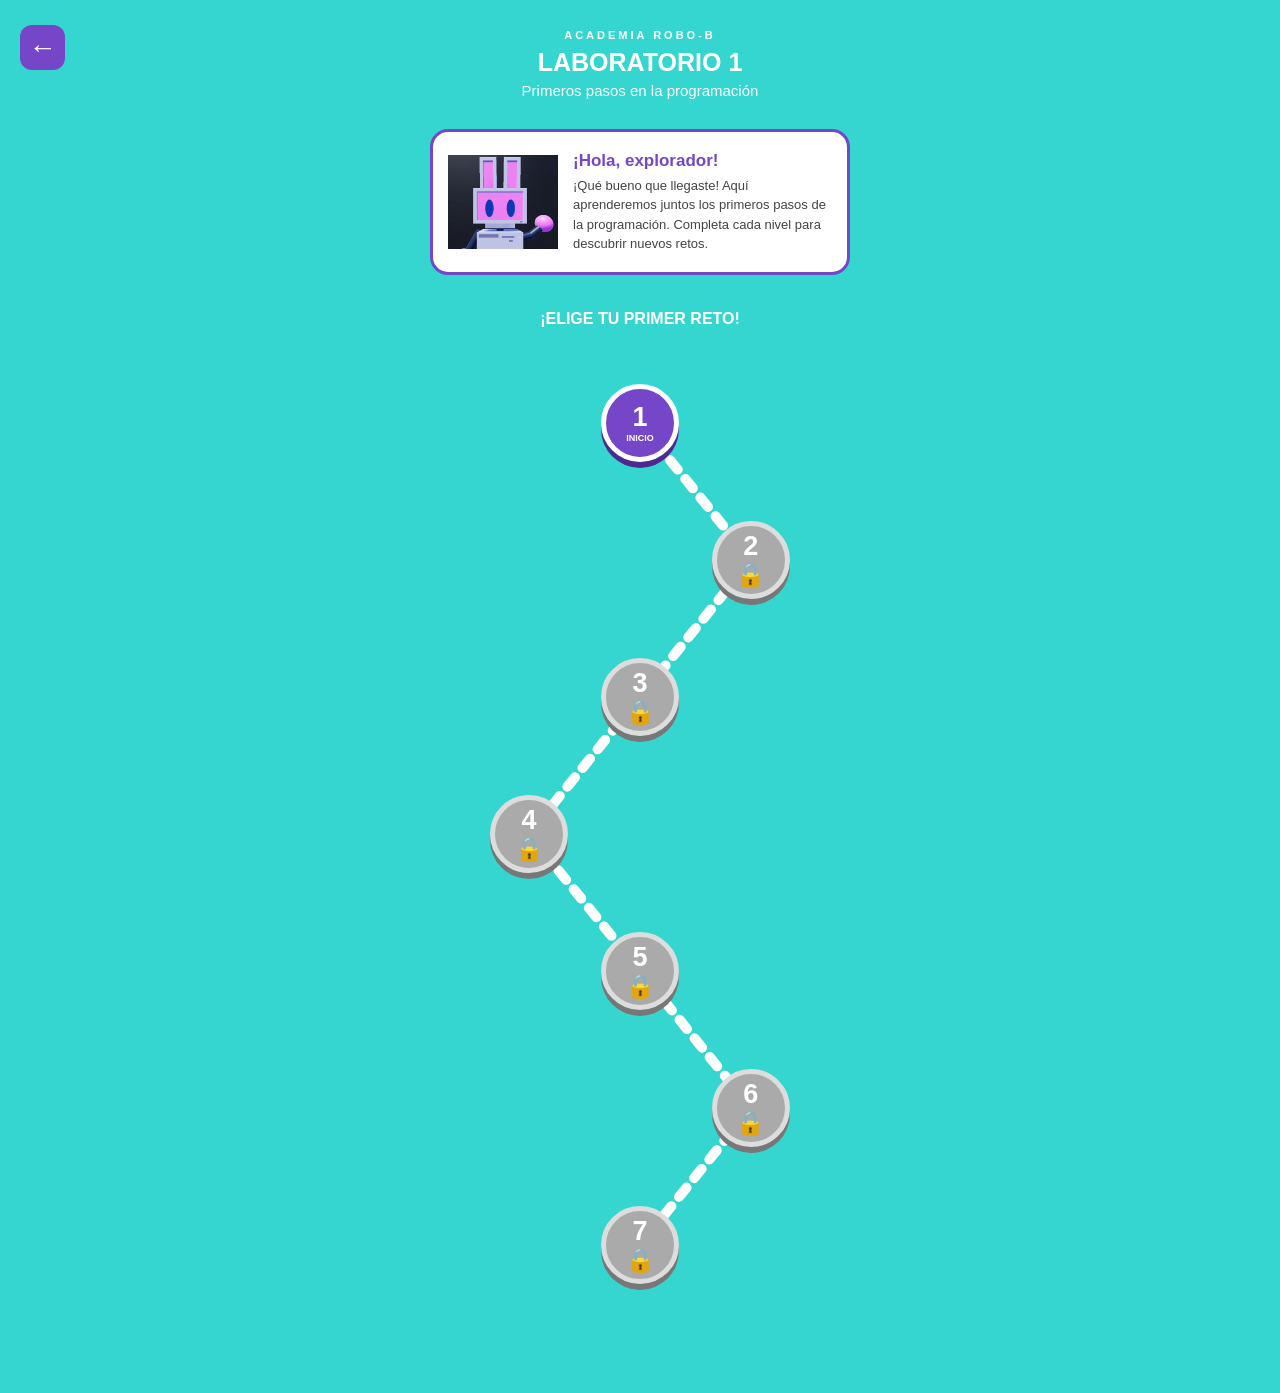
==== laboratorio1.html @ fac6cf5e "Refactor styles and structure for Academia Robo-B - Updated styles in styles.css for improved organi" ====
<!DOCTYPE html>
<html lang="es">

<head>
    <meta charset="UTF-8">
    <meta name="viewport" content="width=device-width, initial-scale=1.0">

    <title>Laboratorio 1 | Academia Robo-B</title>

    <link rel="stylesheet" href="/css/styles.css">
</head>

<body>

    <main class="lab1-screen">

        <!-- ENCABEZADO -->
        <header class="lab1-header">

            <a href="../laboratorios.html"
               class="lab1-back"
               aria-label="Volver a los laboratorios">
                ←
            </a>

            <div class="lab1-heading">

                <span class="lab1-subtitle">
                    ACADEMIA ROBO-B
                </span>

                <h1>LABORATORIO 1</h1>

                <p>Primeros pasos en la programación</p>

            </div>

        </header>


        <!-- MENSAJE DE ROBO-B -->
        <section class="lab1-message">

            <div class="lab1-robot">
                <img src="../assets/robo-holaaa.gif" alt="Robo-B">
            </div>

            <div>
                <h2>¡Hola, explorador!</h2>

                <p>
                    ¡Qué bueno que llegaste!
                    Aquí aprenderemos juntos los primeros pasos
                    de la programación. Completa cada nivel
                    para descubrir nuevos retos.
                </p>
            </div>

        </section>


        <!-- MAPA DE NIVELES -->
        <h2 class="lab1-map-title">
            ¡ELIGE TU PRIMER RETO!
        </h2>


        <section class="lab1-map">

            <!-- CAMINO ENTRE LOS NIVELES -->
            <svg class="lab1-path"
                 viewBox="0 0 420 980"
                 preserveAspectRatio="none"
                 aria-hidden="true">

                <path
                    d="M 210 70
                       L 321 207
                       L 210 344
                       L 99 481
                       L 210 618
                       L 321 755
                       L 210 892"
                    fill="none"
                    stroke="white"
                    stroke-width="10"
                    stroke-linecap="round"
                    stroke-linejoin="round"
                    stroke-dasharray="12 12"
                />

            </svg>


            <!-- NIVEL 1 -->
            <a href="../actividades/laboratorio1/nivel1.html"
               class="lab1-level unlocked level-1"
               aria-label="Comenzar nivel 1">

                <span class="level-number">1</span>
                <span class="level-label">INICIO</span>

            </a>


            <!-- NIVEL 2 -->
            <div class="lab1-level locked level-2">

                <span class="level-number">2</span>
                <span class="level-lock">🔒</span>

            </div>


            <!-- NIVEL 3 -->
            <div class="lab1-level locked level-3">

                <span class="level-number">3</span>
                <span class="level-lock">🔒</span>

            </div>


            <!-- NIVEL 4 -->
            <div class="lab1-level locked level-4">

                <span class="level-number">4</span>
                <span class="level-lock">🔒</span>

            </div>


            <!-- NIVEL 5 -->
            <div class="lab1-level locked level-5">

                <span class="level-number">5</span>
                <span class="level-lock">🔒</span>

            </div>


            <!-- NIVEL 6 -->
            <div class="lab1-level locked level-6">

                <span class="level-number">6</span>
                <span class="level-lock">🔒</span>

            </div>


            <!-- NIVEL 7 -->
            <div class="lab1-level locked level-7">

                <span class="level-number">7</span>
                <span class="level-lock">🔒</span>

            </div>

        </section>

    </main>

</body>
</html>
---- css/styles.css ----
/* =========================================
   ACADEMIA ROBO-B
   HOJA DE ESTILOS GENERAL
========================================= */

/* =========================================
   VARIABLES Y CONFIGURACIÓN GLOBAL
========================================= */

:root {
    color-scheme: dark;

    /* Paleta principal */
    --turquoise: #20c9c3;
    --purple: #7628c9;
    --purple-hover: #913de0;
    --purple-dark: #5c1da5;
    --white: #ffffff;

    /* Paleta del selector y laboratorios */
    --turquesa: #35d6d0;
    --morado: #7546c8;
    --morado-hover: #6034b0;
    --blanco: #fff;
    --sombra: #4d2990;

    /* Tipografías */
    --font-display: "Orbitron", "Trebuchet MS", sans-serif;
    --font-ui: "Nunito", "Trebuchet MS", sans-serif;
}

* {
    box-sizing: border-box;
}

html,
body {
    width: 100%;
    min-width: 320px;
    min-height: 100%;
    margin: 0;
}

body {
    min-height: 100svh;
    overflow-x: hidden;
    overflow-y: auto;
    background: var(--turquoise);
    color: var(--white);
    font-family: var(--font-ui);
}

button {
    font: inherit;
}

/* =========================================
   PANTALLA PRINCIPAL
========================================= */

.game-home {
    position: relative;
    isolation: isolate;

    display: grid;
    min-height: 100svh;
    place-items: center;
    overflow: hidden;

    padding: clamp(1.25rem, 4vh, 3rem) 1.25rem;

    background: var(--turquoise);
}

/* Ocultar elementos decorativos */

.ambient,
.grid-floor,
.scanlines {
    display: none;
}

/* BOTÓN DE CONFIGURACIÓN */

.settings-button {
    position: absolute;
    z-index: 5;

    top: clamp(1rem, 3vw, 2rem);
    right: clamp(1rem, 3vw, 2rem);

    display: grid;
    width: 3.25rem;
    aspect-ratio: 1;
    place-items: center;

    border: 2px solid var(--white);
    border-radius: 1rem;

    color: var(--white);
    background: var(--purple);

    box-shadow: 0 4px 0 var(--purple-dark);

    cursor: default;
}

.settings-symbol {
    font-size: 1.55rem;
    line-height: 1;
}

/* CONTENIDO PRINCIPAL */

.home-content {
    position: relative;
    z-index: 2;

    display: flex;
    width: min(100%, 48rem);

    flex-direction: column;
    align-items: center;
    justify-content: center;

    text-align: center;
    transform: translateY(-1vh);
}

/* TÍTULO */

.game-title {
    position: relative;
    z-index: 2;
}

.title-kicker {
    display: inline-block;
    margin-bottom: .65rem;

    color: var(--purple-dark);

    font-family: var(--font-display);
    font-size: clamp(.55rem, 1.1vw, .7rem);
    font-weight: 700;
    letter-spacing: .48em;
}

.game-title h1 {
    margin: 0;

    color: var(--white);

    font-family: var(--font-display);
    font-size: clamp(1.65rem, 5.3vw, 3.65rem);
    font-weight: 900;
    line-height: 1.16;
    letter-spacing: -.055em;

    text-shadow: 0 3px 0 var(--purple-dark);
}

.game-title h1 span {
    color: var(--purple-dark);
    text-shadow: none;
}

/* LÍNEA DECORATIVA */

.title-underline {
    width: 48%;
    height: 3px;
    margin: 1rem auto 0;

    background: var(--purple);
    box-shadow: none;
}

/* MASCOTA */

.mascot-stage {
    position: relative;

    display: grid;
    width: clamp(15rem, 37vw, 25rem);
    aspect-ratio: 1 / .9;
    place-items: center;

    margin: clamp(.3rem, 1.5vh, 1.2rem) 0 .2rem;
}

.mascot-aura {
    position: absolute;

    width: 72%;
    height: 72%;

    border-radius: 50%;
    background: rgba(118, 40, 201, .22);

    filter: blur(18px);
}

.mascot-ring {
    position: absolute;

    width: 77%;
    aspect-ratio: 1;

    border: 2px solid var(--purple);
    border-radius: 50%;

    transform: rotateX(67deg) rotateZ(-14deg);
    box-shadow: none;
}

.mascot-ring--inner {
    width: 62%;

    border-color: var(--white);

    transform: rotateX(67deg) rotateZ(22deg);
    box-shadow: none;
}

.mascot-image {
    position: relative;
    z-index: 1;

    display: block;
    width: 94%;
    height: 100%;

    object-fit: contain;

    filter: drop-shadow(0 15px 24px rgba(0, 0, 0, .25));

    animation: mascot-float 4.8s ease-in-out infinite;
}

/* BOTÓN PRINCIPAL */

.start-button {
    position: relative;
    isolation: isolate;

    display: grid;
    width: clamp(12rem, 27vw, 17rem);
    min-height: clamp(3.8rem, 8vh, 4.6rem);
    place-items: center;
    overflow: hidden;

    border: 2px solid var(--white);
    border-radius: 1rem;

    color: var(--white);
    background: var(--purple);

    box-shadow: 0 5px 0 var(--purple-dark);

    cursor: pointer;

    transition:
        background-color .2s ease,
        box-shadow .2s ease;
}

.start-button__label {
    position: relative;
    z-index: 2;

    padding-left: .2em;

    font-family: var(--font-display);
    font-size: clamp(1rem, 2vw, 1.25rem);
    font-weight: 900;
    letter-spacing: .2em;
}

.start-button__shine {
    display: none;
}

.start-button:hover {
    background: var(--purple-hover);

    box-shadow:
        0 5px 0 var(--purple-dark),
        0 0 18px rgba(118, 40, 201, .4);
}

.start-button:active {
    background: var(--purple-dark);
}

.start-button:focus-visible,
.settings-button:focus-visible {
    outline: 3px solid var(--white);
    outline-offset: 5px;
}

/* ANIMACIÓN DE LA MASCOTA */

@keyframes mascot-float {
    0%, 100% {
        transform: translateY(0);
    }

    50% {
        transform: translateY(-9px);
    }
}

/* =========================================
   SELECTOR DE LECCIONES ANTERIOR
========================================= */

.selector-screen {
    position: relative;
    min-height: 100vh;
    padding: 40px;
}

/* BOTÓN REGRESAR */

.back-button {
    position: absolute;
    top: 25px;
    left: 25px;
    width: 45px;
    height: 45px;

    display: flex;
    align-items: center;
    justify-content: center;

    background-color: var(--morado);
    color: var(--blanco);
    border-radius: 12px;

    text-decoration: none;
    font-size: 28px;
}

/* CONTROLES LATERALES */

.game-controls {
    position: absolute;
    top: 25px;
    right: 25px;

    display: flex;
    flex-direction: column;
    gap: 12px;
}

.mascot-profile,
.side-control {
    width: 55px;
    height: 55px;

    border: none;
    border-radius: 15px;
    background-color: var(--morado);

    cursor: pointer;
}

.mascot-profile img {
    width: 100%;
    height: 100%;
    object-fit: contain;
}

.side-control {
    color: var(--blanco);
    font-size: 25px;
}

/* TÍTULO */

.selector-title {
    margin: 75px 0 35px;

    text-align: center;
    font-family: var(--font-display);
    color: var(--blanco);
    font-size: 30px;
}

/* CUADRÍCULA DE LECCIONES */

.lesson-grid {
    display: grid;
    grid-template-columns: repeat(2, 1fr);
    gap: 30px;

    max-width: 850px;
    margin: 0 auto;
}

.lesson-option {
    display: flex;
    flex-direction: column;
    align-items: center;
    gap: 12px;
}

.lesson-option h2 {
    color: var(--blanco);
    font-family: var(--font-display);
    font-size: 18px;
}

/* CAJAS DE LECCIONES */

.lesson-card {
    width: 90%;
    height: 175px;
    padding: 0;

    display: block;

    background-color: var(--blanco);
    border: 5px solid var(--morado);
    border-radius: 16px;
    overflow: hidden;

    box-shadow: 0 6px 0 var(--sombra);

    cursor: pointer;
    transition: border-color 0.2s ease;
}

.lesson-card img {
    width: 100%;
    height: 100%;
    object-fit: cover;
}

.lesson-card:hover {
    border-color: var(--morado-hover);
}

/* =========================================
   MAPA DE NIVELES - LABORATORIO 1
========================================= */

/* PANTALLA */

.lab1-screen {
    min-height: 100vh;
    padding: 25px 20px 60px;
    background-color: var(--turquesa);
}

/* ENCABEZADO */

.lab1-header {
    position: relative;

    display: flex;
    align-items: center;
    justify-content: center;

    margin-bottom: 25px;
}

.lab1-back {
    position: absolute;
    left: 0;
    top: 0;

    width: 45px;
    height: 45px;

    display: flex;
    align-items: center;
    justify-content: center;

    background: var(--morado);
    color: white;

    border-radius: 12px;
    text-decoration: none;
    font-size: 28px;
}

.lab1-heading {
    text-align: center;
    color: white;
}

.lab1-subtitle {
    font-size: 11px;
    letter-spacing: 3px;
    font-weight: bold;
}

.lab1-heading h1 {
    margin: 5px 0;

    font-family: var(--font-display);
    font-size: 25px;
}

.lab1-heading p {
    margin: 5px 0;
    font-size: 15px;
}

/* MENSAJE DE ROBO-B */

.lab1-message {
    display: flex;
    align-items: center;
    gap: 15px;

    max-width: 420px;
    margin: 25px auto 35px;
    padding: 15px;

    background: white;
    border: 3px solid var(--morado);
    border-radius: 18px;
}

.lab1-robot {
    font-size: 42px;
}

.lab1-message h2 {
    margin: 0 0 5px;
    color: var(--morado);
    font-size: 17px;
}

.lab1-message p {
    margin: 0;
    color: #444;
    font-size: 13px;
    line-height: 1.5;
}

/* ÁREA DEL MAPA */

.lab1-map-title {
    text-align: center;
    color: white;

    font-family: var(--font-display);
    font-size: 16px;

    margin-bottom: 25px;
}

.lab1-map {
    position: relative;

    width: 100%;
    max-width: 420px;
    height: 980px;

    margin: 0 auto;
}

/* CAMINO ENTRE NIVELES */

.lab1-path {
    position: absolute;
    inset: 0;

    width: 100%;
    height: 100%;

    overflow: visible;
}

/* NODOS DE NIVELES */

.lab1-level {
    position: absolute;

    width: 78px;
    height: 78px;

    transform: translate(-50%, -50%);

    display: flex;
    flex-direction: column;
    align-items: center;
    justify-content: center;

    background: var(--morado);
    color: white;

    border: 5px solid white;
    border-radius: 50%;

    box-shadow: 0 6px 0 var(--sombra);

    text-decoration: none;
    transition: border-color 0.2s ease;

    z-index: 2;
}

.lab1-level:hover {
    border-color: #ffe66d;
}

.level-number {
    font-family: var(--font-display);
    font-size: 27px;
    font-weight: bold;
}

.level-label {
    font-size: 9px;
    font-weight: bold;
}

.level-lock {
    font-size: 23px;
}

/* POSICIONES DE LOS NIVELES */

.level-1 {
    left: 50%;
    top: 7.14%;
}

.level-2 {
    left: 76.4%;
    top: 21.12%;
}

.level-3 {
    left: 50%;
    top: 35.1%;
}

.level-4 {
    left: 23.6%;
    top: 49.08%;
}

.level-5 {
    left: 50%;
    top: 63.06%;
}

.level-6 {
    left: 76.4%;
    top: 77.04%;
}

.level-7 {
    left: 50%;
    top: 91.02%;
}

/* ESTADOS DE LOS NIVELES */

.lab1-level.locked {
    background: #aaa;
    border-color: #ddd;
    box-shadow: 0 6px 0 #777;
    cursor: not-allowed;
}

.lab1-level.locked:hover {
    border-color: #ddd;
}

.lab1-level.unlocked {
    background: var(--morado);
    cursor: pointer;
}

.lab1-level.completed {
    background: #25a96b;
    box-shadow: 0 6px 0 #147347;
}

/* =========================================
   TABLET
========================================= */

@media (max-width: 900px) {

    .lesson-grid {
        gap: 20px;
    }

    .lesson-card {
        height: 160px;
    }

}

/* =========================================
   DISPOSITIVOS MÓVILES
========================================= */

@media (max-width: 600px) {

    /* SELECTOR ANTERIOR */

    .selector-screen {
        padding: 20px;
    }

    .selector-title {
        margin-top: 90px;
        font-size: 22px;
    }

    .lesson-grid {
        grid-template-columns: 1fr;
        gap: 20px;
    }

    .lesson-option h2 {
        font-size: 16px;
    }

    .lesson-card {
        width: 85%;
        height: 145px;
    }

    .game-controls {
        top: 20px;
        right: 20px;
    }

    .mascot-profile,
    .side-control {
        width: 45px;
        height: 45px;
    }

    /* MAPA DEL LABORATORIO 1 */

    .lab1-screen {
        padding: 20px 15px 40px;
    }

    .lab1-heading h1 {
        font-size: 19px;
    }

    .lab1-heading p {
        font-size: 12px;
    }

    .lab1-subtitle {
        font-size: 9px;
    }

    .lab1-back {
        width: 38px;
        height: 38px;
        font-size: 23px;
    }

    .lab1-message {
        margin: 20px auto 30px;
        padding: 12px;
    }

    .lab1-robot {
        font-size: 34px;
    }

    .lab1-message h2 {
        font-size: 15px;
    }

    .lab1-message p {
        font-size: 12px;
    }

    .lab1-map-title {
        font-size: 13px;
    }

    .lab1-map {
        height: 900px;
        max-width: 360px;
    }

    .lab1-level {
        width: 65px;
        height: 65px;
        border-width: 4px;
    }

    .level-number {
        font-size: 23px;
    }

    .level-label {
        font-size: 8px;
    }

    .level-lock {
        font-size: 19px;
    }

}

/* =========================================
   PANTALLAS DE POCA ALTURA
========================================= */

@media (max-height: 650px) and (min-width: 600px) {

    .home-content {
        transform: scale(.82);
    }

    .mascot-stage {
        margin-top: 0;
        margin-bottom: 0;
    }

}

/* =========================================
   PANTALLA PRINCIPAL EN MÓVILES
========================================= */

@media (max-width: 520px) {

    .game-home {
        padding-inline: 1rem;
    }

    .home-content {
        transform: translateY(0);
    }

    .game-title h1 {
        font-size: clamp(1.55rem, 8vw, 2.35rem);
    }

    .mascot-stage {
        width: min(76vw, 20rem);
        margin-block: .8rem .45rem;
    }

    .start-button {
        width: min(72vw, 17rem);
        min-height: 3.9rem;
    }

    .settings-button {
        width: 2.8rem;
        border-radius: .85rem;
    }

}

/* =========================================
   MOVIMIENTO REDUCIDO
========================================= */

@media (prefers-reduced-motion: reduce) {

    *,
    *::before,
    *::after {
        animation-duration: .01ms !important;
        transition-duration: .01ms !important;
    }

}

.lab1-robot img {
    width: 110px;
    height: 110px;
    object-fit: contain;
    display: block;
}
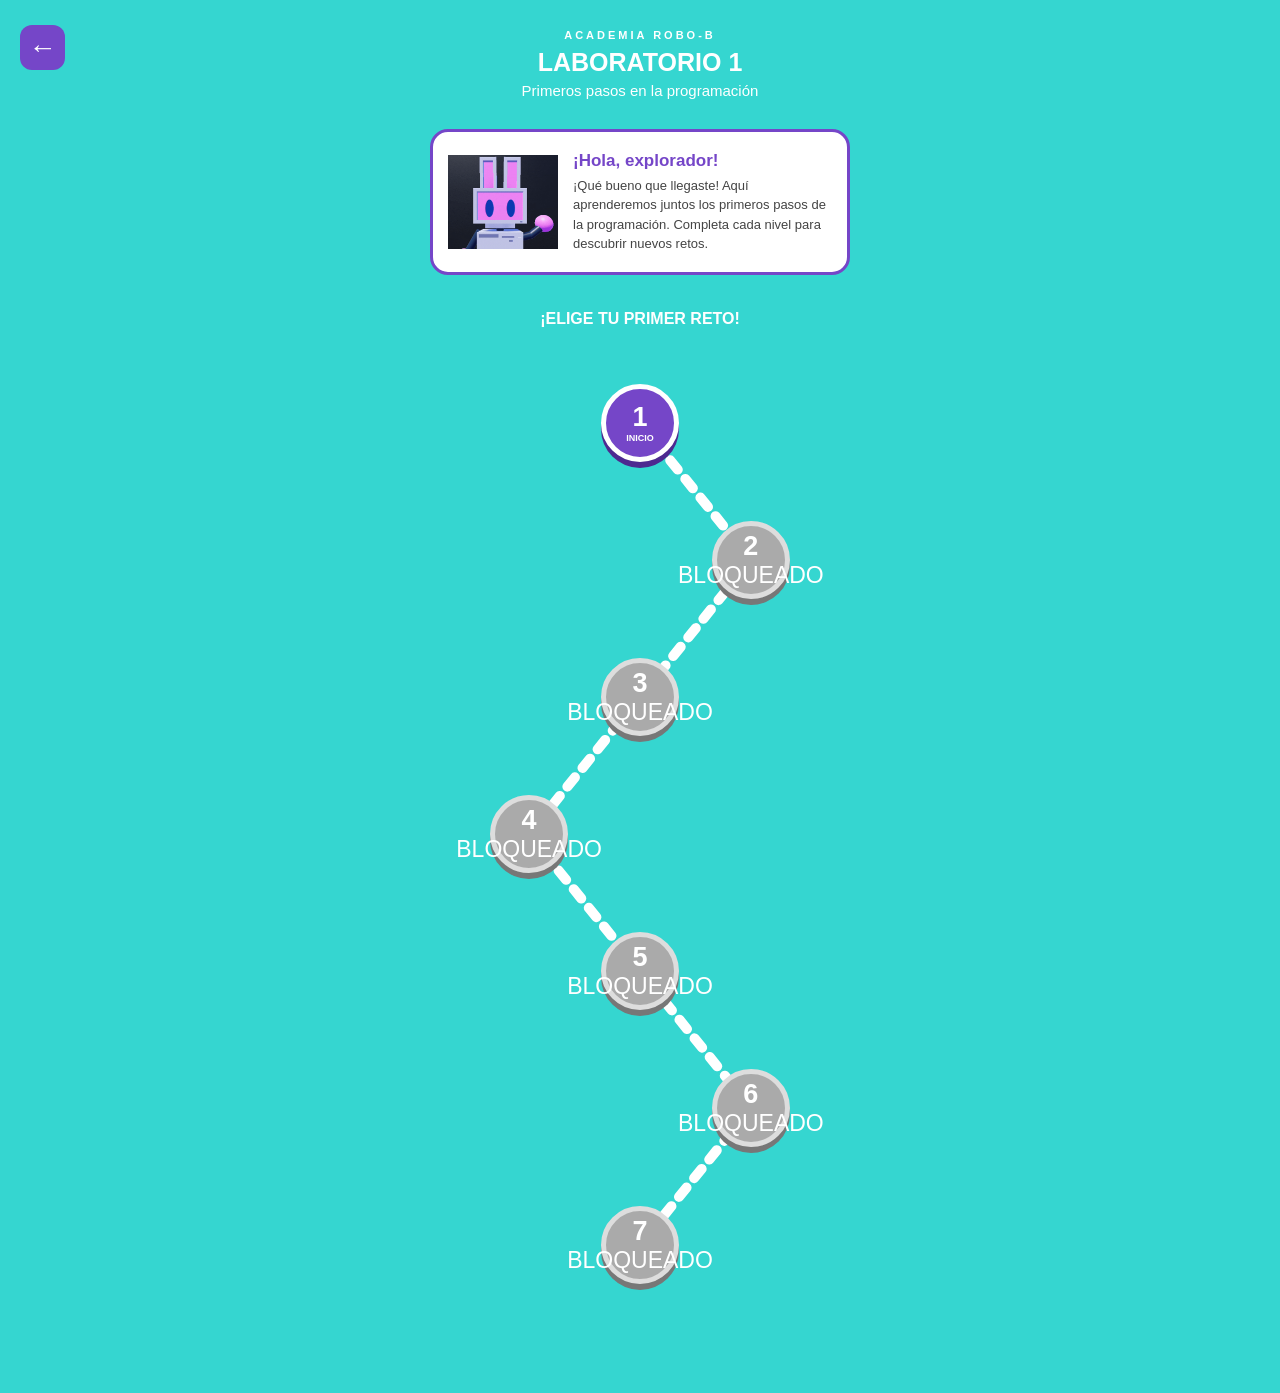
==== commit a2693afb: "Elimina el archivo de estilos selector.css y actualiza las rutas de los enlaces en los archivos HTML" ====
--- a/laboratorio1.html
+++ b/laboratorio1.html
@@ -8,7 +8,8 @@
 
     <title>Laboratorio 1 | Academia Robo-B</title>
 
-    <link rel="stylesheet" href="/css/styles.css">
+    <!-- HOJA DE ESTILOS -->
+    <link rel="stylesheet" href="./css/styles.css">
 </head>
 
 <body>
@@ -18,7 +19,7 @@
         <!-- ENCABEZADO -->
         <header class="lab1-header">
 
-            <a href="../laboratorios.html"
+            <a href="./laboratorios.html"
                class="lab1-back"
                aria-label="Volver a los laboratorios">
                 ←
@@ -43,7 +44,7 @@
         <section class="lab1-message">
 
             <div class="lab1-robot">
-                <img src="../assets/robo-holaaa.gif" alt="Robo-B">
+                <img src="./assets/robo-holaaa.gif" alt="Robo-B">
             </div>
 
             <div>
@@ -94,7 +95,7 @@
 
 
             <!-- NIVEL 1 -->
-            <a href="../actividades/laboratorio1/nivel1.html"
+            <a href="./laboratorio1/nivel1.html"
                class="lab1-level unlocked level-1"
                aria-label="Comenzar nivel 1">
 
@@ -106,55 +107,43 @@
 
             <!-- NIVEL 2 -->
             <div class="lab1-level locked level-2">
-
                 <span class="level-number">2</span>
-                <span class="level-lock">🔒</span>
-
+                <span class="level-lock">BLOQUEADO</span>
             </div>
 
 
             <!-- NIVEL 3 -->
             <div class="lab1-level locked level-3">
-
                 <span class="level-number">3</span>
-                <span class="level-lock">🔒</span>
-
+                <span class="level-lock">BLOQUEADO</span>
             </div>
 
 
             <!-- NIVEL 4 -->
             <div class="lab1-level locked level-4">
-
                 <span class="level-number">4</span>
-                <span class="level-lock">🔒</span>
-
+                <span class="level-lock">BLOQUEADO</span>
             </div>
 
 
             <!-- NIVEL 5 -->
             <div class="lab1-level locked level-5">
-
                 <span class="level-number">5</span>
-                <span class="level-lock">🔒</span>
-
+                <span class="level-lock">BLOQUEADO</span>
             </div>
 
 
             <!-- NIVEL 6 -->
             <div class="lab1-level locked level-6">
-
                 <span class="level-number">6</span>
-                <span class="level-lock">🔒</span>
-
+                <span class="level-lock">BLOQUEADO</span>
             </div>
 
 
             <!-- NIVEL 7 -->
             <div class="lab1-level locked level-7">
-
                 <span class="level-number">7</span>
-                <span class="level-lock">🔒</span>
-
+                <span class="level-lock">BLOQUEADO</span>
             </div>
 
         </section>
